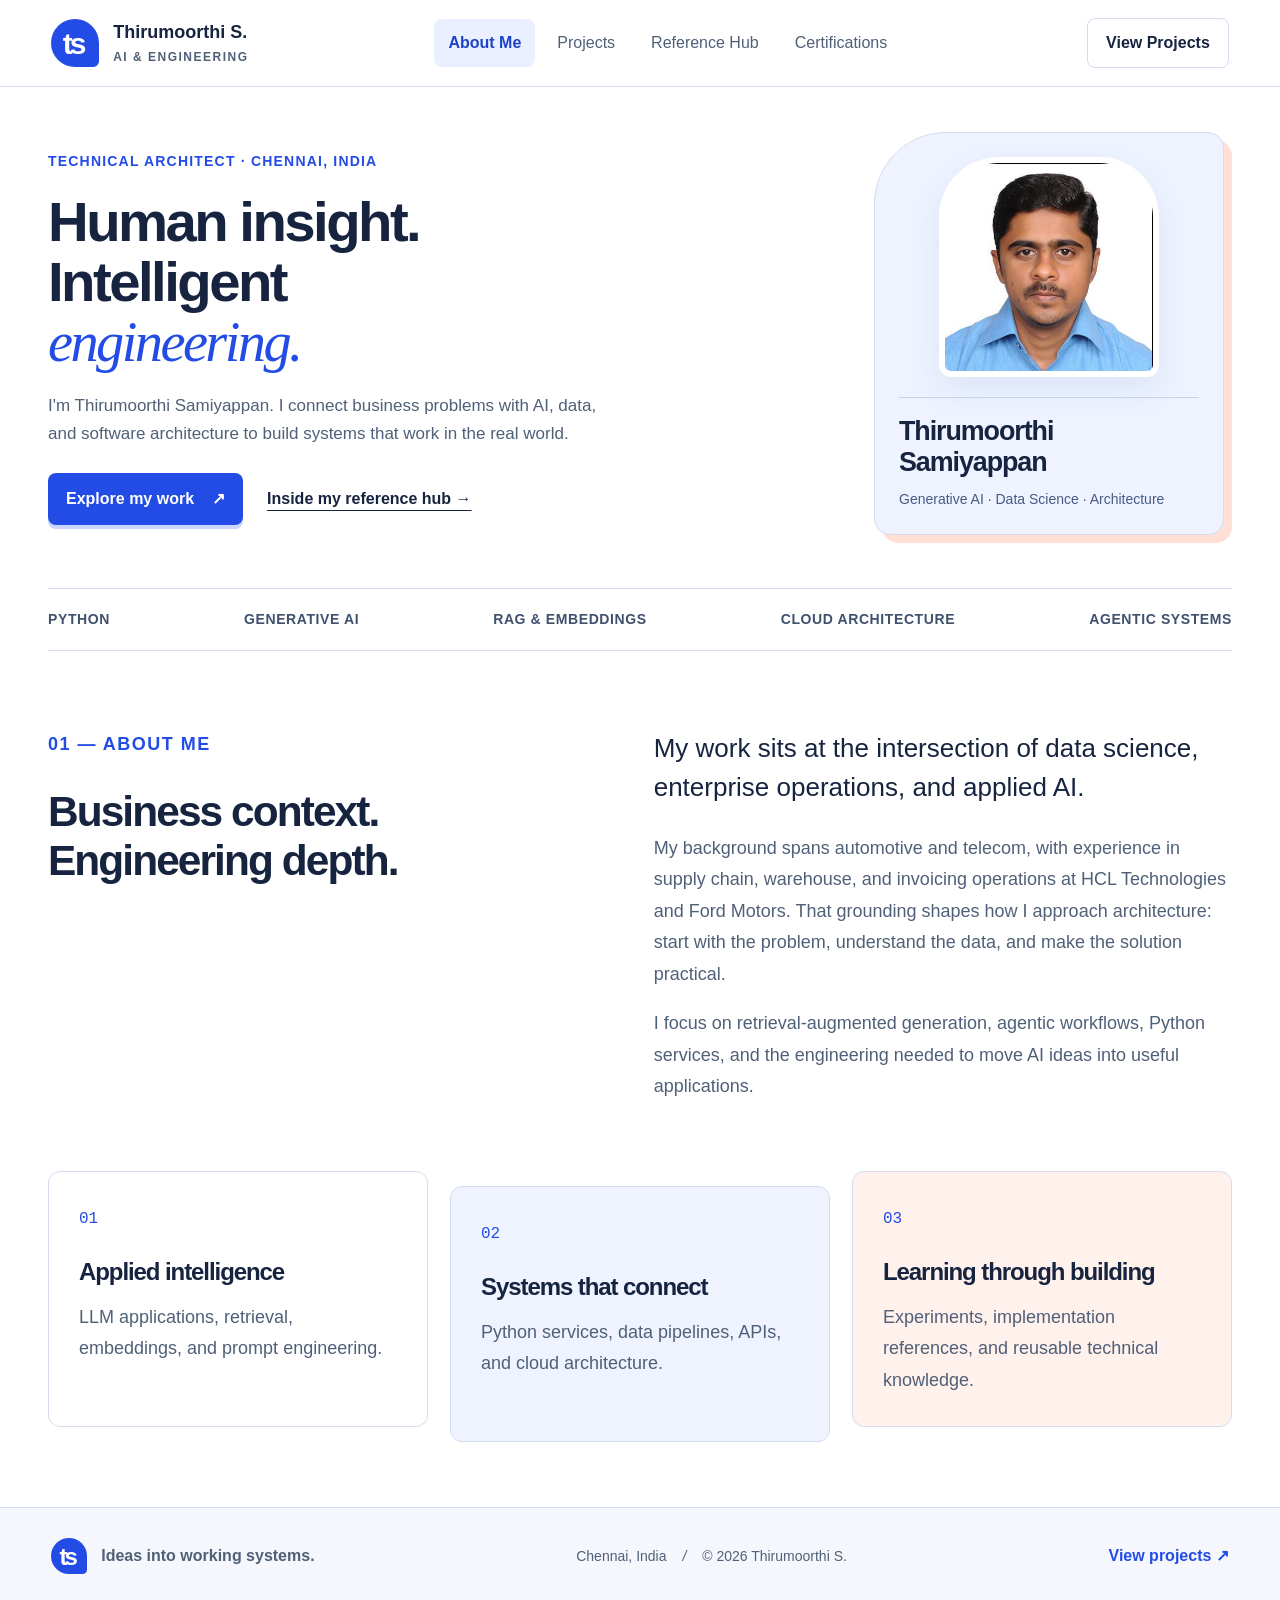
==== index.html @ 81f9e2ab "Fit homepage hero and identity card across desktop and mobile screens" ====
<!doctype html><html lang="en"><head><meta charset="utf-8"><meta name="viewport" content="width=device-width,initial-scale=1"><title>About Me — Thirumoorthi Samiyappan</title><meta name="description" content="Thirumoorthi Samiyappan — AI, data science and technical architecture. Explore projects, learning resources and qualifications."><link rel="icon" href="/favicon.svg"><link rel="stylesheet" href="/style.css"></head><body><a class="skip" href="#main">Skip to content</a><header><a class="brand" href="/index.html"><b class="mark">ts</b><span>Thirumoorthi S.<small>AI & ENGINEERING</small></span></a><nav aria-label="Main navigation"><a href="/index.html" aria-current="page">About Me</a><a href="/projects.html" >Projects</a><a href="/references.html" >Reference Hub</a><a href="/certifications.html" >Certifications</a></nav><a class="github" href="/projects.html">View Projects</a></header><main id="main"><section class="hero"><div class="hero-copy"><p class="eyebrow">TECHNICAL ARCHITECT · CHENNAI, INDIA</p><h1>Human insight.<br>Intelligent<br><em>engineering.</em></h1><p class="intro">I'm Thirumoorthi Samiyappan. I connect business problems with AI, data, and software architecture to build systems that work in the real world.</p><div class="cta"><a class="button" href="/projects.html">Explore my work <span>↗</span></a><a class="textlink" href="/references.html">Inside my reference hub →</a></div></div><aside class="identity-panel"><div class="portrait-frame"><img src="/portrait.jpg" alt="Thirumoorthi Samiyappan" width="398" height="398"></div><div class="panel-bottom"><h2>Thirumoorthi<br>Samiyappan</h2><p>Generative AI · Data Science · Architecture</p></div></aside></section><div class="discipline"><span>PYTHON</span><span>GENERATIVE AI</span><span>RAG & EMBEDDINGS</span><span>CLOUD ARCHITECTURE</span><span>AGENTIC SYSTEMS</span></div><section class="about"><div><p class="eyebrow">01 — ABOUT ME</p><h2>Business context.<br>Engineering depth.</h2></div><div><p class="large">My work sits at the intersection of data science, enterprise operations, and applied AI.</p><p>My background spans automotive and telecom, with experience in supply chain, warehouse, and invoicing operations at HCL Technologies and Ford Motors. That grounding shapes how I approach architecture: start with the problem, understand the data, and make the solution practical.</p><p>I focus on retrieval-augmented generation, agentic workflows, Python services, and the engineering needed to move AI ideas into useful applications.</p></div></section><section class="focus-grid"><article><span class="num">01</span><h3>Applied intelligence</h3><p>LLM applications, retrieval, embeddings, and prompt engineering.</p></article><article><span class="num">02</span><h3>Systems that connect</h3><p>Python services, data pipelines, APIs, and cloud architecture.</p></article><article><span class="num">03</span><h3>Learning through building</h3><p>Experiments, implementation references, and reusable technical knowledge.</p></article></section></main><footer><a class="brand" href="/index.html"><b class="mark">ts</b><span>Ideas into working systems.</span></a><span>Chennai, India <i> / </i> © 2026 Thirumoorthi S.</span><a href="/projects.html">View projects ↗</a></footer><script src="/app.js"></script></body></html>
---- style.css ----
:root{color-scheme:light;--bg:#fff;--surface:#f2f5ff;--line:#d5dcf0;--text:#172440;--muted:#506078;--blue:#234ce6;--coral:#ff795c}*{box-sizing:border-box}body{margin:0;background:var(--bg);color:var(--text);font:1.125rem/1.75 'DM Sans',Arial,sans-serif}a{color:inherit;text-decoration:none}button,input,select{font:inherit}button{cursor:pointer}a,button,input,select{outline-offset:5px}a:focus-visible,button:focus-visible,input:focus-visible,select:focus-visible{outline:3px solid var(--blue)}header{max-width:1480px;margin:auto;padding:26px 4%;display:flex;align-items:center;justify-content:space-between;gap:24px;border-bottom:1px solid var(--line)}.brand{display:flex;align-items:center;gap:14px;line-height:1.3;font-size:1.125rem;font-weight:700}.brand small{display:block;font-size:.75rem;letter-spacing:1.5px;color:var(--muted);margin-top:6px}.mark{display:grid;place-items:center;flex-shrink:0;width:48px;height:48px;background:var(--blue);color:white;border-radius:50% 50% 12% 50%;font-size:1.875rem;letter-spacing:-3px;padding-right:4px}nav{display:flex;gap:8px;flex-wrap:wrap}nav a{font-size:1rem;padding:10px 14px;border-radius:8px;color:var(--muted)}nav a[aria-current]{background:#eaf0ff;color:#1c43c8;font-weight:700}nav a:hover{background:#f1f4fc;color:var(--blue)}.github{font-size:1rem;font-weight:600;border:1px solid var(--line);padding:10px 18px;border-radius:8px}main{max-width:1360px;margin:auto;padding:0 48px}h1,h2,h3{font-family:'Manrope',Arial,sans-serif;line-height:1.15;font-weight:600;margin:0;letter-spacing:-.045em}h1{font-size:clamp(3.25rem,5.7vw,5.4rem)}h1 em{font-family:Georgia,serif;color:var(--blue);font-weight:400}p{color:var(--muted)}.eyebrow{font-size:.875rem;letter-spacing:1.5px;font-weight:700;color:var(--blue);margin:0 0 28px}.hero{display:grid;grid-template-columns:minmax(0,1.25fr) minmax(0,1fr);gap:65px;padding:70px 0;align-items:center}.hero-copy{padding:15px 0}.hero .intro{font-size:1.25rem;line-height:1.75;max-width:590px;margin:28px 0 32px}.cta{display:flex;flex-wrap:wrap;gap:24px;align-items:center}.button{background:var(--blue);color:white;border-radius:8px;padding:15px 23px;display:inline-flex;gap:25px;font-size:1rem;font-weight:700;box-shadow:0 6px 0 #cbd5ff;transition:transform .2s}.button:hover{transform:translateY(-3px);background:#193abc}.textlink{font-size:1rem;font-weight:600;text-decoration:underline;text-underline-offset:6px}.identity-panel{background:#eef3ff;border:1px solid var(--line);border-radius:130px 12px 12px 12px;padding:30px;position:relative;box-shadow:14px 14px 0 #ffdfd6}.panel-top{display:flex;justify-content:space-between;gap:20px;font-size:.75rem;letter-spacing:.7px;color:#475b83;margin:8px 0 26px;padding-left:30px}.panel-top span:first-child{max-width:210px}.portrait-frame{width:85%;margin:0 auto 28px;background:white;border-radius:110px 110px 10px 10px;overflow:hidden;border:8px solid white;box-shadow:0 12px 35px #385aa219;transform:rotate(-3deg)}.portrait-frame img{display:block;width:100%;height:auto;aspect-ratio:1;object-fit:cover}.panel-bottom{border-top:1px solid #c6d2eb;padding-top:22px}.panel-bottom h2{font-size:2rem;letter-spacing:-.04em}.panel-bottom p{font-size:1rem;margin:12px 0 0;color:#475b83}.discipline{display:flex;justify-content:space-between;flex-wrap:wrap;gap:18px 24px;padding:27px 0;border-block:1px solid var(--line);font-size:.875rem;font-weight:700;color:#40516d;letter-spacing:.6px}.about{padding:78px 0 40px;display:grid;grid-template-columns:1fr 1.1fr;gap:80px}.about h2{font-size:2.65rem}.about .large{font-size:1.625rem;line-height:1.5;color:var(--text);margin-top:0}.about p{font-size:1.125rem}.focus-grid{display:grid;grid-template-columns:repeat(3,minmax(0,1fr));gap:22px;margin:10px 0 80px}.focus-grid article{padding:30px;border:1px solid var(--line);border-radius:12px}.focus-grid article:nth-child(2){background:#eef3ff;transform:translateY(15px)}.focus-grid article:nth-child(3){background:#fff1eb}.num{font-family:monospace;color:var(--blue);font-size:1rem}.focus-grid h3{font-size:1.5rem;margin:25px 0 16px}.focus-grid p{font-size:1.125rem;margin:0}.page-head{padding:65px 0 40px;border-bottom:1px solid var(--line);margin-bottom:28px}.page-head h1{font-size:clamp(3rem,5.2vw,4.65rem)}.page-head>p:last-child{font-size:1.25rem;max-width:740px;margin:28px 0 0}.toolbar{padding:5px 0 34px}.filters{display:flex;flex-wrap:wrap;gap:10px}.filters button,#layout,select{border:1px solid var(--line);background:white;color:var(--text);border-radius:8px;padding:10px 18px;font-size:1rem;min-height:46px}.filters button.active{background:var(--blue);color:white;border-color:var(--blue)}.searchrow{display:flex;gap:14px;margin-top:22px;flex-wrap:wrap}input{flex:1;min-width:180px;background:#f5f7fc;border:1px solid var(--line);border-radius:8px;padding:12px 16px;color:var(--text);font-size:1.125rem}input::placeholder{color:#63728a}.project-grid{display:grid;grid-template-columns:repeat(2,minmax(0,1fr));gap:32px;margin-bottom:80px}.project{border:1px solid var(--line);border-radius:12px;overflow:hidden;background:white;transition:transform .2s,box-shadow .2s}.project:hover{transform:translateY(-4px);box-shadow:0 12px 32px #27396912}.project-art{height:225px;position:relative;overflow:hidden;padding:26px;display:flex;flex-direction:column;justify-content:space-between;background:#e6edff;color:#2648a9}.project-art>span{font-size:.875rem;letter-spacing:1px;position:relative;z-index:1;font-weight:600}.project-art b{position:absolute;right:22px;top:-30px;font:11rem/1.3 'Manrope',Arial;letter-spacing:-.08em;color:#b4c6ff}.project-art .art-caption{font-size:1rem;letter-spacing:0;max-width:65%;line-height:1.5}.art02{background:#ffede4;color:#914827}.art02 b{color:#efc9b5}.art03{background:#e8f5f5;color:#245f64}.art03 b{color:#afd9d7}.art04{background:#fff5cc;color:#79621e}.art04 b{color:#ead98b}.art05{background:#eee9ff;color:#5c4599}.art05 b{color:#d0c2f4}.project-body{padding:30px}.project-body .eyebrow{font-size:.875rem;margin-bottom:15px}.project-body h2{font-size:1.875rem}.project-body p:not(.eyebrow){font-size:1.125rem;min-height:64px}.project-body>a{display:flex;justify-content:space-between;gap:20px;padding-top:20px;border-top:1px solid var(--line);font-size:1rem;font-weight:700;color:var(--blue)}.project-grid.list{grid-template-columns:1fr}.list .project{display:grid;grid-template-columns:240px 1fr}.list .project-art{height:100%}.reference-list{display:grid;grid-template-columns:repeat(2,minmax(0,1fr));gap:24px;margin:36px 0 90px;counter-reset:ref}.reference{display:grid;grid-template-columns:36px 1fr 24px;gap:18px;padding:30px;border:1px solid var(--line);border-top:4px solid var(--blue);border-radius:0 0 12px 12px;align-items:start;background:#fff;transition:background .2s,transform .2s}.reference:nth-child(3n+2){border-top-color:var(--coral);background:#fff9f5}.reference:nth-child(3n){border-top-color:#639da5;background:#f3fafb}.reference:hover{transform:translateY(-4px);background:#edf2ff}.reference h2{font-size:1.65rem}.reference p{font-size:1.125rem;margin:15px 0 0}.resource-type{grid-column:2;font-size:.75rem;letter-spacing:1px;font-weight:600;color:var(--muted)}.reference .arrow{grid-column:3;grid-row:1;font-size:1.5rem;color:var(--blue)}.credentials{display:grid;grid-template-columns:repeat(2,minmax(0,1fr));gap:28px;margin:35px 0}.credential{padding:38px;border:1px solid var(--line);border-radius:12px;background:linear-gradient(150deg,#edf3ff,white 70%);position:relative;overflow:hidden;border-top:5px solid var(--blue)}.credential:nth-child(2){background:linear-gradient(150deg,#fff0e8,white 70%);border-top-color:var(--coral)}.credential-symbol{display:grid;place-items:center;width:90px;height:90px;background:#dce7ff;color:#2449c5;border:1px solid #b9ccff;font:2rem Georgia,serif;border-radius:24px;margin-bottom:35px}.credential-symbol.second{background:#ffe3d5;color:#87452d;border-color:#efbea7;font-size:1.5rem}.credential .eyebrow{margin-bottom:20px}.credential h2{font-size:2rem}.credential-label{display:block;border-top:1px solid var(--line);padding-top:23px;margin-top:28px;font-size:1rem;color:var(--muted)}.cert-note{display:flex;align-items:center;gap:15px;margin-bottom:80px;font-size:1rem}.cert-note>span{border:1px solid var(--line);border-radius:50%;width:28px;height:28px;flex-shrink:0;text-align:center;line-height:26px}.cert-note p{font-size:1rem}footer{border-top:1px solid var(--line);padding:30px 4%;display:flex;justify-content:space-between;align-items:center;gap:25px;font-size:.875rem;color:var(--muted);background:#f5f7fc;flex-wrap:wrap}footer .brand{font-size:1rem}footer .mark{width:36px;height:36px;font-size:1.5rem}footer i{margin:0 12px}footer>a:last-child{font-size:1rem;color:var(--blue);font-weight:600}.skip{position:absolute;top:-100px;left:15px;background:var(--blue);color:white;padding:10px;z-index:5}.skip:focus{top:10px}[hidden]{display:none!important}main{animation:enter .45s ease-out}@keyframes enter{from{opacity:0;transform:translateY(8px)}to{opacity:1;transform:none}}@media(prefers-reduced-motion:reduce){*{animation:none!important;transition:none!important}}@media(max-width:1050px){header{flex-wrap:wrap}nav{order:3;width:100%;justify-content:center}.hero{gap:35px}.hero h1{font-size:3.7rem}.identity-panel{padding:24px;border-top-left-radius:85px}.panel-top{padding-left:10px}.about{gap:35px}.focus-grid{gap:14px}.focus-grid article{padding:24px}.reference-list{grid-template-columns:1fr}}@media(max-width:700px){main{padding:0 24px}header{padding:22px 24px}nav{display:grid;grid-template-columns:1fr 1fr;gap:6px}nav a{font-size:1rem;text-align:center;padding:10px 8px}.brand{font-size:1rem}.github{padding:9px 12px}.hero{grid-template-columns:1fr;padding:42px 0;gap:36px}.hero h1{font-size:clamp(2.75rem,10vw,4rem)}.eyebrow{letter-spacing:1px}.hero .intro{font-size:1.125rem}.identity-panel{max-width:450px;width:calc(100% - 10px);margin:0 auto 15px}.portrait-frame{width:78%;max-width:300px}.panel-bottom h2{font-size:1.875rem}.panel-top{font-size:.75rem}.discipline{justify-content:center;font-size:.875rem}.about{grid-template-columns:1fr;gap:26px;padding:45px 0 22px}.about h2{font-size:2.25rem}.about .large{font-size:1.5rem}.focus-grid{grid-template-columns:1fr;margin:15px 0 50px;gap:18px}.focus-grid article:nth-child(2){transform:none}.page-head{padding:40px 0 30px}.page-head h1{font-size:clamp(2.5rem,9vw,3.5rem)}.page-head>p:last-child{font-size:1.125rem}.project-grid,.credentials{grid-template-columns:1fr}.filters button{padding:10px 12px;font-size:1rem}.searchrow input{flex-basis:100%}.list .project{display:block}.list .project-art{height:170px}.project-body{padding:25px}.reference{padding:24px 18px;gap:12px;grid-template-columns:28px 1fr 20px}.reference h2{font-size:1.5rem}.credential{padding:28px}.credential h2{font-size:1.75rem}footer{padding:28px 24px;flex-direction:column;align-items:flex-start}.cta{gap:24px}.resource-type{font-size:.75rem}.project-art .art-caption{max-width:75%}}@media(max-width:380px){main{padding:0 18px}header{padding:20px 18px}.brand small{letter-spacing:0}.hero h1{font-size:2.7rem}.panel-top{padding-left:0}.panel-top span:last-child{display:none}} 
/* Certification paths and preparation pages */
.exam-grid{display:grid;grid-template-columns:repeat(2,minmax(0,1fr));gap:28px;margin:36px 0 22px}.exam-card{border:1px solid var(--line);border-radius:16px;padding:32px;background:linear-gradient(145deg,#edf3ff,white 60%);display:flex;flex-direction:column}.exam-card:nth-child(2){background:linear-gradient(145deg,#fff0e8,white 60%)}.exam-top{display:flex;justify-content:space-between;align-items:center;gap:16px;margin-bottom:28px}.path-label{font-size:.8125rem;letter-spacing:1px;color:var(--blue);font-weight:700}.exam-code{font-size:.875rem;padding:5px 12px;border:1px solid var(--line);border-radius:20px;background:white}.exam-card h2{font-size:2rem;line-height:1.25}.exam-card h2 span{display:block;color:var(--blue);margin-top:8px}.exam-card>p{font-size:1.125rem}.exam-facts{list-style:none;display:flex;flex-wrap:wrap;gap:18px 26px;padding:20px 0;margin:8px 0 25px;border-block:1px solid var(--line)}.exam-facts li{font-size:1rem;color:var(--muted)}.exam-facts strong{display:block;font:600 1.75rem/1.4 'Manrope',Arial;color:var(--text)}.exam-actions{display:flex;gap:14px;flex-wrap:wrap;margin-top:auto}.exam-actions .button{padding:12px 16px;gap:10px;box-shadow:none}.button-secondary{background:white;color:var(--blue);border:1px solid #a9baf2}.button-secondary:hover{background:#eef3ff}.exam-card .exam-hint{font-size:.875rem;line-height:1.65;margin:22px 0 0}.source-note{font-size:.9375rem;line-height:1.75;max-width:950px}.source-note a{text-decoration:underline;text-underline-offset:3px;color:var(--blue)}.education-heading{padding-top:65px}.education-heading h2{font-size:2rem}.back-link{display:inline-block;font-size:1rem;color:var(--blue);margin-bottom:30px}.prep-layout{display:grid;grid-template-columns:290px minmax(0,1fr);gap:55px;margin:40px 0 80px}.study-sidebar{align-self:start;position:sticky;top:25px}.study-sidebar nav{display:flex;flex-direction:column;gap:0;margin-bottom:24px}.study-sidebar nav a{display:flex;justify-content:space-between;gap:15px;border-bottom:1px solid var(--line);border-radius:0;padding:14px 0;font-size:1rem;line-height:1.5}.study-sidebar nav a span{color:var(--blue);white-space:nowrap}.study-sidebar>p:last-child{font-size:.875rem;line-height:1.6}.study-content{min-width:0}.study-content h2{font-size:1.8rem}.study-overview{border:1px solid var(--line);background:#f4f7ff;border-radius:12px;padding:30px}.study-overview .exam-facts{margin-top:22px}.study-overview p:last-child{margin-bottom:0}.study-method{padding:36px 0 20px}.study-method ol{padding-left:26px;color:var(--muted)}.study-method li{padding:8px 0 8px 6px}.study-topic{border-top:1px solid var(--line);padding:35px 0;scroll-margin-top:25px}.topic-heading{display:grid;grid-template-columns:30px 1fr 50px;gap:15px;align-items:start}.topic-weight{font-size:1rem;font-weight:700;color:var(--blue);text-align:right}.weight-track{height:5px;background:#e9eef9;margin:24px 0;border-radius:4px;overflow:hidden}.weight-track span{height:100%;display:block;background:var(--blue)}.try-it{padding:22px 25px;background:#fff4ed;border-left:3px solid var(--coral);border-radius:0 8px 8px 0}.try-it h3{font-size:1.125rem;letter-spacing:0}.try-it p{font-size:1.0625rem;margin:10px 0 0}.study-finish{border-radius:12px;background:#edf3ff;padding:32px;margin:15px 0 30px}.study-finish .button{width:fit-content;box-shadow:none}.study-finish h2{font-size:2rem}
/* Gentle entrances and tactile feedback; motion is optional. */
.guide-summary{font-size:1rem!important;background:#ffffff;border-left:3px solid var(--blue);padding:12px 15px;margin:18px 0!important}.task-list{margin:28px 0}.task-list h3{font-size:1.125rem;letter-spacing:0;margin:0 0 12px;color:var(--text)}.task-list>a{display:grid;grid-template-columns:minmax(0,1fr) auto;gap:3px 15px;padding:15px 0;border-top:1px solid var(--line)}.task-list>a span{font-size:1rem;font-weight:700;color:var(--text)}.task-list>a b{font-size:.8125rem;color:var(--blue);font-weight:700;white-space:nowrap}.task-list>a small{grid-column:1/-1;font-size:.9375rem;line-height:1.6;color:var(--muted)}.task-list>a:hover span{text-decoration:underline;text-underline-offset:3px}
@media(prefers-reduced-motion:no-preference){html{scroll-behavior:smooth}.reveal-ready{opacity:0;transform:translateY(14px);transition:opacity .5s ease,transform .5s ease;transition-delay:var(--reveal-delay,0ms)}.reveal-ready.is-visible{opacity:1;transform:translateY(0)}.exam-card,.credential{transition:transform .22s ease,box-shadow .22s ease}.exam-card:hover,.credential:hover{transform:translateY(-3px);box-shadow:0 12px 26px #2739690d}.button span,.project-body>a span{display:inline-block;transition:transform .2s ease}.button:hover span,.project-body>a:hover span{transform:translate(2px,-2px)}}
@media(max-width:1000px){.prep-layout{grid-template-columns:235px minmax(0,1fr);gap:30px}.exam-card{padding:26px}}@media(max-width:700px){.exam-grid{grid-template-columns:1fr}.exam-card h2{font-size:1.75rem}.exam-actions{flex-direction:column;align-items:stretch}.exam-actions .button{justify-content:space-between}.prep-layout{grid-template-columns:1fr;gap:30px}.study-sidebar{position:static}.study-sidebar nav{display:flex;flex-direction:column}.study-sidebar nav a{text-align:left;font-size:1rem}.study-overview,.study-finish{padding:24px}.topic-heading{grid-template-columns:24px 1fr 44px;gap:10px}.study-content h2{font-size:1.5rem}.exam-facts{gap:20px}.source-note{font-size:.9375rem}.study-finish h2{font-size:1.75rem}}
.task-list{margin:28px 0}.task-list h3{font-size:1.125rem;letter-spacing:0;margin:0 0 12px;color:var(--text)}.task-item{border-top:1px solid var(--line);padding:14px 0}.task-item summary{display:grid;grid-template-columns:minmax(0,1fr) auto;gap:12px;cursor:pointer;list-style:none}.task-item summary::-webkit-details-marker{display:none}.task-item summary span{font-size:1rem;font-weight:700;color:var(--text)}.task-item summary b{font-size:.8125rem;color:var(--blue);font-weight:700;white-space:nowrap}.task-item summary b:before{content:'+';margin-right:6px}.task-item[open] summary b:before{content:'−'}.task-item small{display:block;font-size:.9375rem;line-height:1.6;color:var(--muted);padding:10px 24px 2px 0}.practice-shell{max-width:900px;margin:40px auto 90px}.practice-banner{display:flex;justify-content:space-between;gap:18px;align-items:center;padding:18px 22px;border:1px solid var(--line);border-radius:12px;background:#f4f7ff;margin-bottom:22px;color:var(--muted)}.practice-banner strong{color:var(--text)}.practice-question{border:1px solid var(--line);border-radius:14px;padding:28px;margin:20px 0;background:#fff;box-shadow:0 8px 22px #2739690a}.practice-question h2{font-size:1.55rem;line-height:1.3;margin-bottom:20px}.practice-options{display:grid;gap:10px;margin-bottom:20px}.practice-options label{display:flex;align-items:flex-start;gap:10px;padding:12px 14px;border:1px solid var(--line);border-radius:9px;color:var(--text);cursor:pointer;background:#fbfcff}.practice-options label:has(input:checked){border-color:#94aaf5;background:#edf3ff}.practice-options input{flex:0 0 auto;min-width:0;margin-top:5px}.practice-check{box-shadow:none;padding:11px 16px}.practice-result{min-height:1.75em;margin:12px 0 0;font-weight:700}.practice-result.correct{color:#17744a}.practice-result.incorrect{color:#b44a2c}.practice-explanation{display:none;margin:10px 0 0;padding:12px 14px;border-left:3px solid var(--blue);background:#f4f7ff;font-size:1rem}.practice-question.answered .practice-explanation{display:block}@media(max-width:700px){.practice-banner{display:block}.practice-banner span{display:block;margin-top:4px}.practice-question{padding:22px}.practice-question h2{font-size:1.35rem}}


/* A compact, responsive introduction: content stays in normal document flow. */
body:has(.hero) header{padding-block:18px}
.hero{grid-template-columns:minmax(0,1.35fr) minmax(0,.85fr);gap:clamp(28px,5vw,72px);padding:clamp(28px,5vh,48px) 0;min-width:0}
.hero-copy{padding:0;min-width:0}
.hero .eyebrow{font-size:.875rem;line-height:1.5;letter-spacing:1.2px;margin-bottom:20px}
.hero h1{font-size:clamp(2.5rem,4.4vw,4rem);line-height:1.07;letter-spacing:-.045em}
.hero .intro{font-size:1.0625rem;line-height:1.65;max-width:550px;margin:20px 0 24px}
.hero .cta{gap:16px 24px}
.hero .button{padding:12px 18px;gap:18px;box-shadow:0 4px 0 #cbd5ff}
.hero .textlink{display:inline-flex;align-items:center;min-height:44px}
.hero .identity-panel{width:100%;max-width:350px;justify-self:end;margin:0 8px 8px 0;padding:24px;border-radius:72px 16px 16px 16px;box-shadow:8px 8px 0 #ffdfd6}
.hero .portrait-frame{width:100%;max-width:220px;margin:0 auto 20px;border-width:6px;border-radius:60px 60px 12px 12px;transform:none}
.hero .portrait-frame img{aspect-ratio:1;object-fit:cover}
.hero .panel-bottom{padding-top:18px}
.hero .panel-bottom h2{font-size:clamp(1.5rem,2.1vw,1.875rem);line-height:1.15;overflow-wrap:anywhere}
.hero .panel-bottom p{font-size:.875rem;line-height:1.6;margin-top:10px}
body:has(.hero) .discipline{padding:18px 0;gap:12px 20px}
@media(min-width:901px) and (max-height:740px){
 .hero{padding-block:24px}
 .hero h1{font-size:clamp(2.5rem,4vw,3.5rem)}
 .hero .eyebrow{margin-bottom:14px}
 .hero .intro{margin:16px 0 20px}
 .hero .portrait-frame{max-width:180px;margin-bottom:16px}
 .hero .identity-panel{max-width:320px;padding:20px}
}
@media(min-width:701px) and (max-width:900px){
 .hero{gap:26px;grid-template-columns:minmax(0,1.2fr) minmax(0,1fr)}
 .hero h1{font-size:clamp(2.25rem,4.7vw,2.65rem)}
 .hero .identity-panel{padding:20px;border-top-left-radius:48px}
 .hero .portrait-frame{max-width:180px}
}
@media(max-width:700px){
 body:has(.hero) header{padding:16px 24px;gap:14px}
 body:has(.hero) header .github{display:none}
 body:has(.hero) header nav{display:flex;flex-wrap:wrap;justify-content:flex-start;gap:4px}
 body:has(.hero) header nav a{font-size:.875rem;min-height:44px;padding:10px 8px}
 .hero{grid-template-columns:minmax(0,1fr);gap:28px;padding:28px 0 32px}
 .hero h1{font-size:clamp(2.5rem,8.5vw,3.5rem)}
 .hero .eyebrow{margin-bottom:16px}
 .hero .intro{margin:18px 0 20px;font-size:1rem}
 .hero .cta{gap:12px 20px}
 .hero .identity-panel{max-width:none;width:calc(100% - 8px);margin:0 8px 8px 0;padding:18px;display:grid;grid-template-columns:minmax(0,.7fr) minmax(0,1fr);align-items:center;gap:16px;border-radius:36px 14px 14px 14px}
 .hero .portrait-frame{max-width:150px;margin:0;border-width:4px;border-radius:28px 28px 8px 8px}
 .hero .panel-bottom{border-top:0;padding-top:0;min-width:0}
 .hero .panel-bottom h2{font-size:clamp(1.125rem,4.3vw,1.5rem)}
 .hero .panel-bottom p{font-size:.875rem;line-height:1.5;margin-top:8px}
}
@media(max-width:360px){
 .hero .identity-panel{padding:14px;gap:12px;grid-template-columns:minmax(0,.6fr) minmax(0,1fr)}
 body:has(.hero) header{padding-inline:18px}
}
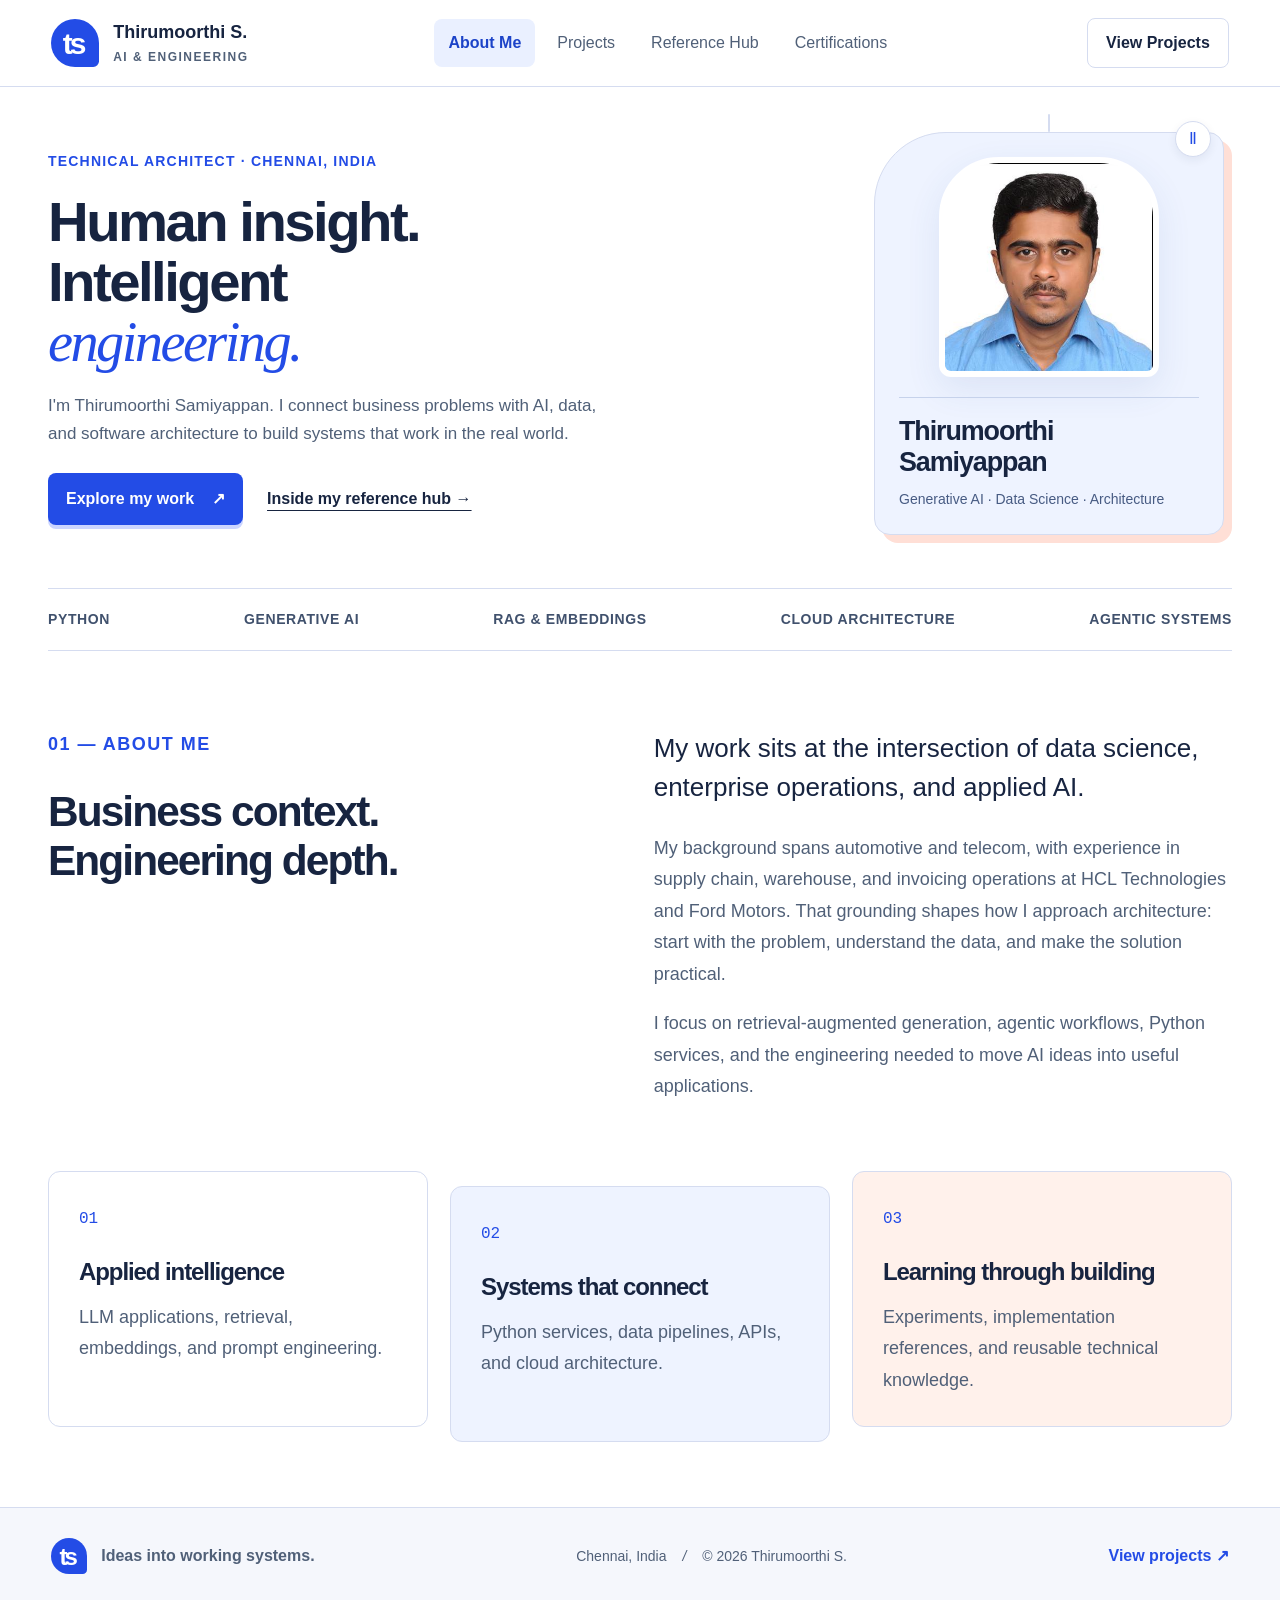
==== commit 01bc90f5: "Add gentle hanging profile card animation with pause and reduced-motion support" ====
--- a/index.html
+++ b/index.html
@@ -1 +1 @@
-<!doctype html><html lang="en"><head><meta charset="utf-8"><meta name="viewport" content="width=device-width,initial-scale=1"><title>About Me — Thirumoorthi Samiyappan</title><meta name="description" content="Thirumoorthi Samiyappan — AI, data science and technical architecture. Explore projects, learning resources and qualifications."><link rel="icon" href="/favicon.svg"><link rel="stylesheet" href="/style.css"></head><body><a class="skip" href="#main">Skip to content</a><header><a class="brand" href="/index.html"><b class="mark">ts</b><span>Thirumoorthi S.<small>AI & ENGINEERING</small></span></a><nav aria-label="Main navigation"><a href="/index.html" aria-current="page">About Me</a><a href="/projects.html" >Projects</a><a href="/references.html" >Reference Hub</a><a href="/certifications.html" >Certifications</a></nav><a class="github" href="/projects.html">View Projects</a></header><main id="main"><section class="hero"><div class="hero-copy"><p class="eyebrow">TECHNICAL ARCHITECT · CHENNAI, INDIA</p><h1>Human insight.<br>Intelligent<br><em>engineering.</em></h1><p class="intro">I'm Thirumoorthi Samiyappan. I connect business problems with AI, data, and software architecture to build systems that work in the real world.</p><div class="cta"><a class="button" href="/projects.html">Explore my work <span>↗</span></a><a class="textlink" href="/references.html">Inside my reference hub →</a></div></div><aside class="identity-panel"><div class="portrait-frame"><img src="/portrait.jpg" alt="Thirumoorthi Samiyappan" width="398" height="398"></div><div class="panel-bottom"><h2>Thirumoorthi<br>Samiyappan</h2><p>Generative AI · Data Science · Architecture</p></div></aside></section><div class="discipline"><span>PYTHON</span><span>GENERATIVE AI</span><span>RAG & EMBEDDINGS</span><span>CLOUD ARCHITECTURE</span><span>AGENTIC SYSTEMS</span></div><section class="about"><div><p class="eyebrow">01 — ABOUT ME</p><h2>Business context.<br>Engineering depth.</h2></div><div><p class="large">My work sits at the intersection of data science, enterprise operations, and applied AI.</p><p>My background spans automotive and telecom, with experience in supply chain, warehouse, and invoicing operations at HCL Technologies and Ford Motors. That grounding shapes how I approach architecture: start with the problem, understand the data, and make the solution practical.</p><p>I focus on retrieval-augmented generation, agentic workflows, Python services, and the engineering needed to move AI ideas into useful applications.</p></div></section><section class="focus-grid"><article><span class="num">01</span><h3>Applied intelligence</h3><p>LLM applications, retrieval, embeddings, and prompt engineering.</p></article><article><span class="num">02</span><h3>Systems that connect</h3><p>Python services, data pipelines, APIs, and cloud architecture.</p></article><article><span class="num">03</span><h3>Learning through building</h3><p>Experiments, implementation references, and reusable technical knowledge.</p></article></section></main><footer><a class="brand" href="/index.html"><b class="mark">ts</b><span>Ideas into working systems.</span></a><span>Chennai, India <i> / </i> © 2026 Thirumoorthi S.</span><a href="/projects.html">View projects ↗</a></footer><script src="/app.js"></script></body></html>
+<!doctype html><html lang="en"><head><meta charset="utf-8"><meta name="viewport" content="width=device-width,initial-scale=1"><title>About Me — Thirumoorthi Samiyappan</title><meta name="description" content="Thirumoorthi Samiyappan — AI, data science and technical architecture. Explore projects, learning resources and qualifications."><link rel="icon" href="/favicon.svg"><link rel="stylesheet" href="/style.css?v=20260924-swing"></head><body><a class="skip" href="#main">Skip to content</a><header><a class="brand" href="/index.html"><b class="mark">ts</b><span>Thirumoorthi S.<small>AI & ENGINEERING</small></span></a><nav aria-label="Main navigation"><a href="/index.html" aria-current="page">About Me</a><a href="/projects.html" >Projects</a><a href="/references.html" >Reference Hub</a><a href="/certifications.html" >Certifications</a></nav><a class="github" href="/projects.html">View Projects</a></header><main id="main"><section class="hero"><div class="hero-copy"><p class="eyebrow">TECHNICAL ARCHITECT · CHENNAI, INDIA</p><h1>Human insight.<br>Intelligent<br><em>engineering.</em></h1><p class="intro">I'm Thirumoorthi Samiyappan. I connect business problems with AI, data, and software architecture to build systems that work in the real world.</p><div class="cta"><a class="button" href="/projects.html">Explore my work <span>↗</span></a><a class="textlink" href="/references.html">Inside my reference hub →</a></div></div><aside class="identity-panel"><div class="portrait-frame"><img src="/portrait.jpg" alt="Thirumoorthi Samiyappan" width="398" height="398"></div><div class="panel-bottom"><h2>Thirumoorthi<br>Samiyappan</h2><p>Generative AI · Data Science · Architecture</p></div></aside></section><div class="discipline"><span>PYTHON</span><span>GENERATIVE AI</span><span>RAG & EMBEDDINGS</span><span>CLOUD ARCHITECTURE</span><span>AGENTIC SYSTEMS</span></div><section class="about"><div><p class="eyebrow">01 — ABOUT ME</p><h2>Business context.<br>Engineering depth.</h2></div><div><p class="large">My work sits at the intersection of data science, enterprise operations, and applied AI.</p><p>My background spans automotive and telecom, with experience in supply chain, warehouse, and invoicing operations at HCL Technologies and Ford Motors. That grounding shapes how I approach architecture: start with the problem, understand the data, and make the solution practical.</p><p>I focus on retrieval-augmented generation, agentic workflows, Python services, and the engineering needed to move AI ideas into useful applications.</p></div></section><section class="focus-grid"><article><span class="num">01</span><h3>Applied intelligence</h3><p>LLM applications, retrieval, embeddings, and prompt engineering.</p></article><article><span class="num">02</span><h3>Systems that connect</h3><p>Python services, data pipelines, APIs, and cloud architecture.</p></article><article><span class="num">03</span><h3>Learning through building</h3><p>Experiments, implementation references, and reusable technical knowledge.</p></article></section></main><footer><a class="brand" href="/index.html"><b class="mark">ts</b><span>Ideas into working systems.</span></a><span>Chennai, India <i> / </i> © 2026 Thirumoorthi S.</span><a href="/projects.html">View projects ↗</a></footer><script src="/app.js?v=20260924-swing"></script></body></html>
--- a/style.css
+++ b/style.css
@@ -59,3 +59,16 @@
  .hero .identity-panel{padding:14px;gap:12px;grid-template-columns:minmax(0,.6fr) minmax(0,1fr)}
  body:has(.hero) header{padding-inline:18px}
 }
+
+/* Suspended profile card: small angles preserve the responsive layout. */
+.hero .identity-panel{transform-origin:50% -18px;--card-swing-angle:1.8deg}
+.hero .identity-panel::before{content:"";position:absolute;left:calc(50% - 1px);top:-19px;width:2px;height:18px;background:var(--line);border-radius:2px}
+.card-motion-toggle{position:absolute;top:-12px;right:12px;display:none;align-items:center;justify-content:center;width:36px;height:36px;padding:0;border:1px solid var(--line);border-radius:50%;background:white;color:var(--blue);box-shadow:0 3px 10px #17244012;font-size:1rem;line-height:1;z-index:1}
+@keyframes card-swing{0%,100%{transform:rotate(calc(-1 * var(--card-swing-angle)))}50%{transform:rotate(var(--card-swing-angle))}}
+@media(prefers-reduced-motion:no-preference){
+ .hero .identity-panel.swing-ready{animation:card-swing 5s ease-in-out infinite}
+ .hero .identity-panel.swing-ready .card-motion-toggle{display:inline-flex}
+ .hero .identity-panel[data-motion-paused="true"]{animation-play-state:paused}
+}
+@media(max-width:700px){.hero .identity-panel{--card-swing-angle:1deg}}
+@media(prefers-reduced-motion:reduce){.hero .identity-panel{animation:none;transform:none}}
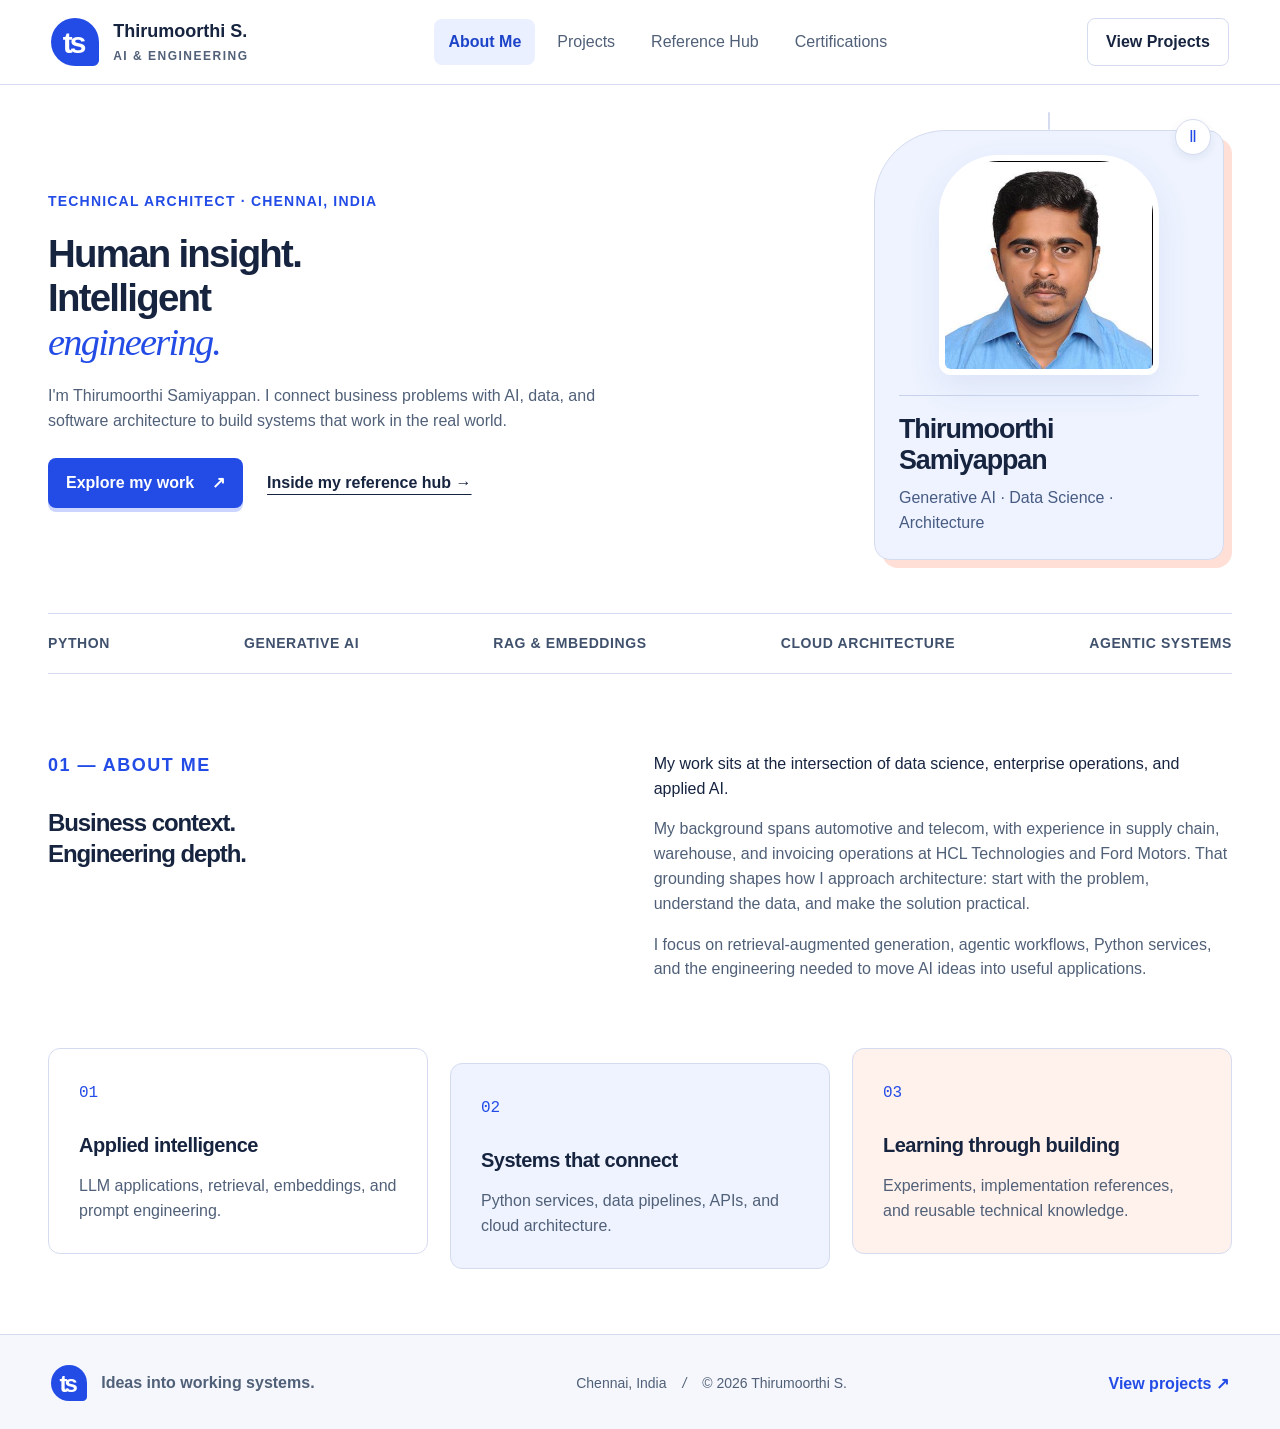
==== commit 73e69203: "Compact certification cards and unify typography across portfolio pages" ====
--- a/index.html
+++ b/index.html
@@ -1 +1 @@
-<!doctype html><html lang="en"><head><meta charset="utf-8"><meta name="viewport" content="width=device-width,initial-scale=1"><title>About Me — Thirumoorthi Samiyappan</title><meta name="description" content="Thirumoorthi Samiyappan — AI, data science and technical architecture. Explore projects, learning resources and qualifications."><link rel="icon" href="/favicon.svg"><link rel="stylesheet" href="/style.css?v=20260924-swing"></head><body><a class="skip" href="#main">Skip to content</a><header><a class="brand" href="/index.html"><b class="mark">ts</b><span>Thirumoorthi S.<small>AI & ENGINEERING</small></span></a><nav aria-label="Main navigation"><a href="/index.html" aria-current="page">About Me</a><a href="/projects.html" >Projects</a><a href="/references.html" >Reference Hub</a><a href="/certifications.html" >Certifications</a></nav><a class="github" href="/projects.html">View Projects</a></header><main id="main"><section class="hero"><div class="hero-copy"><p class="eyebrow">TECHNICAL ARCHITECT · CHENNAI, INDIA</p><h1>Human insight.<br>Intelligent<br><em>engineering.</em></h1><p class="intro">I'm Thirumoorthi Samiyappan. I connect business problems with AI, data, and software architecture to build systems that work in the real world.</p><div class="cta"><a class="button" href="/projects.html">Explore my work <span>↗</span></a><a class="textlink" href="/references.html">Inside my reference hub →</a></div></div><aside class="identity-panel"><div class="portrait-frame"><img src="/portrait.jpg" alt="Thirumoorthi Samiyappan" width="398" height="398"></div><div class="panel-bottom"><h2>Thirumoorthi<br>Samiyappan</h2><p>Generative AI · Data Science · Architecture</p></div></aside></section><div class="discipline"><span>PYTHON</span><span>GENERATIVE AI</span><span>RAG & EMBEDDINGS</span><span>CLOUD ARCHITECTURE</span><span>AGENTIC SYSTEMS</span></div><section class="about"><div><p class="eyebrow">01 — ABOUT ME</p><h2>Business context.<br>Engineering depth.</h2></div><div><p class="large">My work sits at the intersection of data science, enterprise operations, and applied AI.</p><p>My background spans automotive and telecom, with experience in supply chain, warehouse, and invoicing operations at HCL Technologies and Ford Motors. That grounding shapes how I approach architecture: start with the problem, understand the data, and make the solution practical.</p><p>I focus on retrieval-augmented generation, agentic workflows, Python services, and the engineering needed to move AI ideas into useful applications.</p></div></section><section class="focus-grid"><article><span class="num">01</span><h3>Applied intelligence</h3><p>LLM applications, retrieval, embeddings, and prompt engineering.</p></article><article><span class="num">02</span><h3>Systems that connect</h3><p>Python services, data pipelines, APIs, and cloud architecture.</p></article><article><span class="num">03</span><h3>Learning through building</h3><p>Experiments, implementation references, and reusable technical knowledge.</p></article></section></main><footer><a class="brand" href="/index.html"><b class="mark">ts</b><span>Ideas into working systems.</span></a><span>Chennai, India <i> / </i> © 2026 Thirumoorthi S.</span><a href="/projects.html">View projects ↗</a></footer><script src="/app.js?v=20260924-swing"></script></body></html>
+<!doctype html><html lang="en"><head><meta charset="utf-8"><meta name="viewport" content="width=device-width,initial-scale=1"><title>About Me — Thirumoorthi Samiyappan</title><meta name="description" content="Thirumoorthi Samiyappan — AI, data science and technical architecture. Explore projects, learning resources and qualifications."><link rel="icon" href="/favicon.svg"><link rel="stylesheet" href="/style.css?v=20260924-type"></head><body><a class="skip" href="#main">Skip to content</a><header><a class="brand" href="/index.html"><b class="mark">ts</b><span>Thirumoorthi S.<small>AI & ENGINEERING</small></span></a><nav aria-label="Main navigation"><a href="/index.html" aria-current="page">About Me</a><a href="/projects.html" >Projects</a><a href="/references.html" >Reference Hub</a><a href="/certifications.html" >Certifications</a></nav><a class="github" href="/projects.html">View Projects</a></header><main id="main"><section class="hero"><div class="hero-copy"><p class="eyebrow">TECHNICAL ARCHITECT · CHENNAI, INDIA</p><h1>Human insight.<br> Intelligent<br> <em>engineering.</em></h1><p class="intro">I'm Thirumoorthi Samiyappan. I connect business problems with AI, data, and software architecture to build systems that work in the real world.</p><div class="cta"><a class="button" href="/projects.html">Explore my work <span>↗</span></a><a class="textlink" href="/references.html">Inside my reference hub →</a></div></div><aside class="identity-panel"><div class="portrait-frame"><img src="/portrait.jpg" alt="Thirumoorthi Samiyappan" width="398" height="398"></div><div class="panel-bottom"><h2>Thirumoorthi<br>Samiyappan</h2><p>Generative AI · Data Science · Architecture</p></div></aside></section><div class="discipline"><span>PYTHON</span><span>GENERATIVE AI</span><span>RAG & EMBEDDINGS</span><span>CLOUD ARCHITECTURE</span><span>AGENTIC SYSTEMS</span></div><section class="about"><div><p class="eyebrow">01 — ABOUT ME</p><h2>Business context.<br>Engineering depth.</h2></div><div><p class="large">My work sits at the intersection of data science, enterprise operations, and applied AI.</p><p>My background spans automotive and telecom, with experience in supply chain, warehouse, and invoicing operations at HCL Technologies and Ford Motors. That grounding shapes how I approach architecture: start with the problem, understand the data, and make the solution practical.</p><p>I focus on retrieval-augmented generation, agentic workflows, Python services, and the engineering needed to move AI ideas into useful applications.</p></div></section><section class="focus-grid"><article><span class="num">01</span><h3>Applied intelligence</h3><p>LLM applications, retrieval, embeddings, and prompt engineering.</p></article><article><span class="num">02</span><h3>Systems that connect</h3><p>Python services, data pipelines, APIs, and cloud architecture.</p></article><article><span class="num">03</span><h3>Learning through building</h3><p>Experiments, implementation references, and reusable technical knowledge.</p></article></section></main><footer><a class="brand" href="/index.html"><b class="mark">ts</b><span>Ideas into working systems.</span></a><span>Chennai, India <i> / </i> © 2026 Thirumoorthi S.</span><a href="/projects.html">View projects ↗</a></footer><script src="/app.js?v=20260924-swing"></script></body></html>
--- a/style.css
+++ b/style.css
@@ -72,3 +72,143 @@
 }
 @media(max-width:700px){.hero .identity-panel{--card-swing-angle:1deg}}
 @media(prefers-reduced-motion:reduce){.hero .identity-panel{animation:none;transform:none}}
+
+/* Interior pages put their working content in the first viewport. */
+body:has(.page-head) header{padding-block:18px}
+.page-head{padding:24px 0 20px;margin-bottom:20px}
+.page-head .eyebrow{margin-bottom:10px;line-height:1.5}
+.page-head h1{font-size:clamp(2rem,3.2vw,2.75rem);line-height:1.15}
+.page-head h1 br{display:none}
+.page-head h1 br::after{content:" "}
+.page-head>p:last-child{font-size:1rem;line-height:1.6;max-width:900px;margin:12px 0 0}
+.reference-list{grid-template-columns:repeat(3,minmax(0,1fr));gap:18px;margin:20px 0 36px}
+.reference{grid-template-columns:24px minmax(0,1fr) 18px;gap:10px;padding:20px 16px}
+.reference h2{font-size:1.25rem;line-height:1.25;letter-spacing:-.025em}
+.reference p{font-size:1rem;line-height:1.5;margin:10px 0 0}
+.reference .arrow{font-size:1.125rem}
+.resource-type{font-size:.75rem}
+.toolbar{padding:0 0 20px}
+.searchrow{margin-top:12px}
+.project-grid{gap:20px;margin-bottom:36px}
+.project-art{height:120px;padding:16px 20px}
+.project-art b{font-size:7rem;top:-24px}
+.project-art .art-caption{font-size:.875rem}
+.project-body{padding:20px}
+.project-body .eyebrow{margin-bottom:8px}
+.project-body h2{font-size:1.5rem}
+.project-body p:not(.eyebrow){font-size:1rem;line-height:1.5;min-height:0;margin:12px 0}
+.project-body>a{padding-top:12px}
+.exam-grid{gap:20px;margin:20px 0 18px}
+.exam-card{padding:20px}
+.exam-top{margin-bottom:12px;gap:12px}
+.exam-card h2{font-size:1.5rem;line-height:1.25;letter-spacing:-.025em}
+.exam-card h2 span{display:inline;margin-top:0}
+.exam-card>p{font-size:1rem;line-height:1.5;margin:10px 0}
+.exam-card .guide-summary{font-size:1rem!important;padding:8px 12px;margin:6px 0!important}
+.exam-facts{gap:12px 24px;padding:12px 0;margin:8px 0 16px}
+.exam-facts strong{display:inline;font-size:1.125rem;margin-right:4px}
+.exam-actions{gap:10px}
+.exam-actions .button{padding:10px 14px;min-height:44px}
+.exam-card .exam-hint{margin:12px 0 0;font-size:.875rem;line-height:1.5}
+.education-heading{padding-top:32px}
+.credentials{gap:20px;margin:24px 0}
+.credential{padding:24px}
+.credential-symbol{width:64px;height:64px;margin-bottom:20px;border-radius:18px}
+.credential h2{font-size:1.5rem}
+.credential-label{padding-top:14px;margin-top:16px}
+.back-link{margin-bottom:12px;min-height:32px}
+.prep-layout{gap:28px;margin:24px 0 40px;grid-template-columns:250px minmax(0,1fr)}
+.study-sidebar nav a{padding:10px 0;font-size:.9375rem}
+.study-overview,.study-finish{padding:22px}
+.study-content h2{font-size:1.5rem}
+.study-content p,.study-method li{font-size:1rem;line-height:1.65}
+.study-method{padding:24px 0 16px}
+.practice-shell{margin:24px auto 40px}
+.practice-banner{padding:12px 18px;margin-bottom:16px;font-size:1rem}
+.practice-question{padding:22px;margin:16px 0}
+.practice-question .eyebrow{margin-bottom:12px}
+.practice-question h2{font-size:1.35rem;margin-bottom:16px}
+.practice-options label{font-size:1rem;line-height:1.5;padding:10px 12px}
+@media(max-width:1000px){
+ .reference-list{grid-template-columns:repeat(2,minmax(0,1fr))}
+ .prep-layout{grid-template-columns:210px minmax(0,1fr);gap:24px}
+}
+@media(max-width:700px){
+ body:has(.page-head) header{padding:16px 24px;gap:14px}
+ body:has(.page-head) header .github{display:none}
+ body:has(.page-head) header nav{display:grid;grid-template-columns:1fr 1fr;gap:4px}
+ body:has(.page-head) header nav a{font-size:.875rem;min-height:44px;padding:10px 8px}
+ .page-head{padding:24px 0 18px;margin-bottom:18px}
+ .page-head h1{font-size:clamp(1.875rem,7.5vw,2.5rem);overflow-wrap:anywhere}
+ .page-head .eyebrow{font-size:.8125rem;letter-spacing:1px}
+ .reference-list,.project-grid,.exam-grid,.credentials,.prep-layout{grid-template-columns:minmax(0,1fr)}
+ .reference-list{gap:14px}
+ .reference{padding:18px 16px}
+ .exam-card,.project-body,.credential,.practice-question{padding:18px}
+ .exam-actions{flex-direction:column}
+ .exam-actions .button{justify-content:space-between}
+ .prep-layout{gap:22px}
+ .study-sidebar{position:static}
+ .study-sidebar nav{display:flex}
+ .practice-banner{display:block}
+ .practice-banner span{display:block;margin-top:4px}
+}
+
+@media(min-width:701px) and (max-height:760px){
+ .page-head{padding:16px 0 12px;margin-bottom:16px}
+ .exam-grid{margin-top:16px}
+ .exam-card{padding:16px}
+ .exam-top{margin-bottom:8px}
+ .exam-code{padding:2px 10px}
+ .exam-card>p{margin:8px 0}
+ .exam-facts{padding:8px 0;margin:4px 0 12px}
+ .exam-card .exam-hint{margin-top:8px}
+ .reference-list{margin-top:16px}
+}
+
+@media(min-width:1001px){
+ .project-grid:not(.list) .project{display:grid;grid-template-columns:130px minmax(0,1fr)}
+ .project-grid:not(.list) .project-art{height:100%;min-height:190px;padding:16px 12px}
+ .project-grid:not(.list) .project-art>span{font-size:.75rem;letter-spacing:.4px}
+ .project-grid:not(.list) .project-art b{font-size:5rem;top:42px;right:12px}
+ .project-grid:not(.list) .project-art .art-caption{max-width:100%;font-size:.875rem;letter-spacing:0}
+}
+
+/* Shared type scale: the same content roles use the same sizes on every page. */
+:root{--type-body:1rem;--type-label:.875rem;--type-card:1.25rem;--type-section:1.5rem;--type-title:clamp(1.875rem,3vw,2.5rem)}
+body{font-size:var(--type-body);line-height:1.6}
+.hero h1,.page-head h1{font-size:var(--type-title);line-height:1.15}
+.about h2,.education-heading h2,.study-content h2,.study-finish h2{font-size:var(--type-section);line-height:1.3}
+.project-body h2,.reference h2,.exam-card h2,.credential h2,.practice-question h2,.focus-grid h3{font-size:var(--type-card);line-height:1.3;letter-spacing:-.025em}
+main p:not(.eyebrow):not(.exam-hint):not(.source-note),.study-method li,.practice-options label,.exam-facts li{font-size:var(--type-body);line-height:1.55}
+.eyebrow,.hero .eyebrow,.page-head .eyebrow,.project-body .eyebrow,.path-label,.exam-code,.resource-type,.exam-card .exam-hint,.source-note,.task-item small,.task-item summary b,.credential-label,.study-sidebar>p:last-child{font-size:var(--type-label);line-height:1.5}
+.task-item summary span,.study-sidebar nav a,.button,.textlink,.filters button,#layout,select,input{font-size:var(--type-body)}
+header nav a,body:has(.hero) header nav a,body:has(.page-head) header nav a{font-size:var(--type-body)}
+.exam-grid{gap:16px;align-items:start;margin:16px 0}
+.exam-card{padding:16px;border-radius:12px;background:#f6f8ff}
+.exam-card:nth-child(2){background:#fff8f4}
+.exam-top{margin-bottom:10px}
+.exam-code{padding:2px 8px}
+.exam-card>p{margin:8px 0}
+.exam-card .guide-summary{font-size:var(--type-label)!important;padding:0;margin:6px 0!important;background:transparent;border:0}
+.exam-card .guide-summary summary{cursor:pointer;color:var(--blue);font-weight:600;min-height:32px;padding:5px 0}
+.exam-card .guide-summary p{margin:4px 0 10px;padding:8px 10px;border-left:2px solid var(--line)}
+.exam-card .exam-facts{gap:8px 16px;padding:8px 0;margin:6px 0 12px}
+.exam-facts strong{font-size:var(--type-body)}
+.exam-actions{margin-top:0;gap:8px}
+.exam-actions .button{padding:8px 12px;min-height:44px;line-height:1.5}
+.exam-card .exam-hint{margin:10px 0 0}
+.credentials{gap:16px;margin:16px 0}
+.credential{padding:16px;display:grid;grid-template-columns:44px minmax(0,1fr);gap:14px;border-top-width:3px}
+.credential-symbol,.credential-symbol.second{width:44px;height:44px;margin:0;border-radius:12px;font-size:1rem}
+.credential .eyebrow{margin-bottom:8px}
+.credential p{margin:8px 0}
+.credential-label{padding-top:10px;margin-top:10px}
+.education-heading{padding-top:24px}
+.education-heading .eyebrow{margin-bottom:10px}
+@media(max-width:700px){
+ .hero .panel-bottom h2{font-size:1.125rem}
+ .hero .panel-bottom p{font-size:var(--type-label)}
+ .exam-actions{flex-direction:column}
+ .credential{gap:12px}
+}
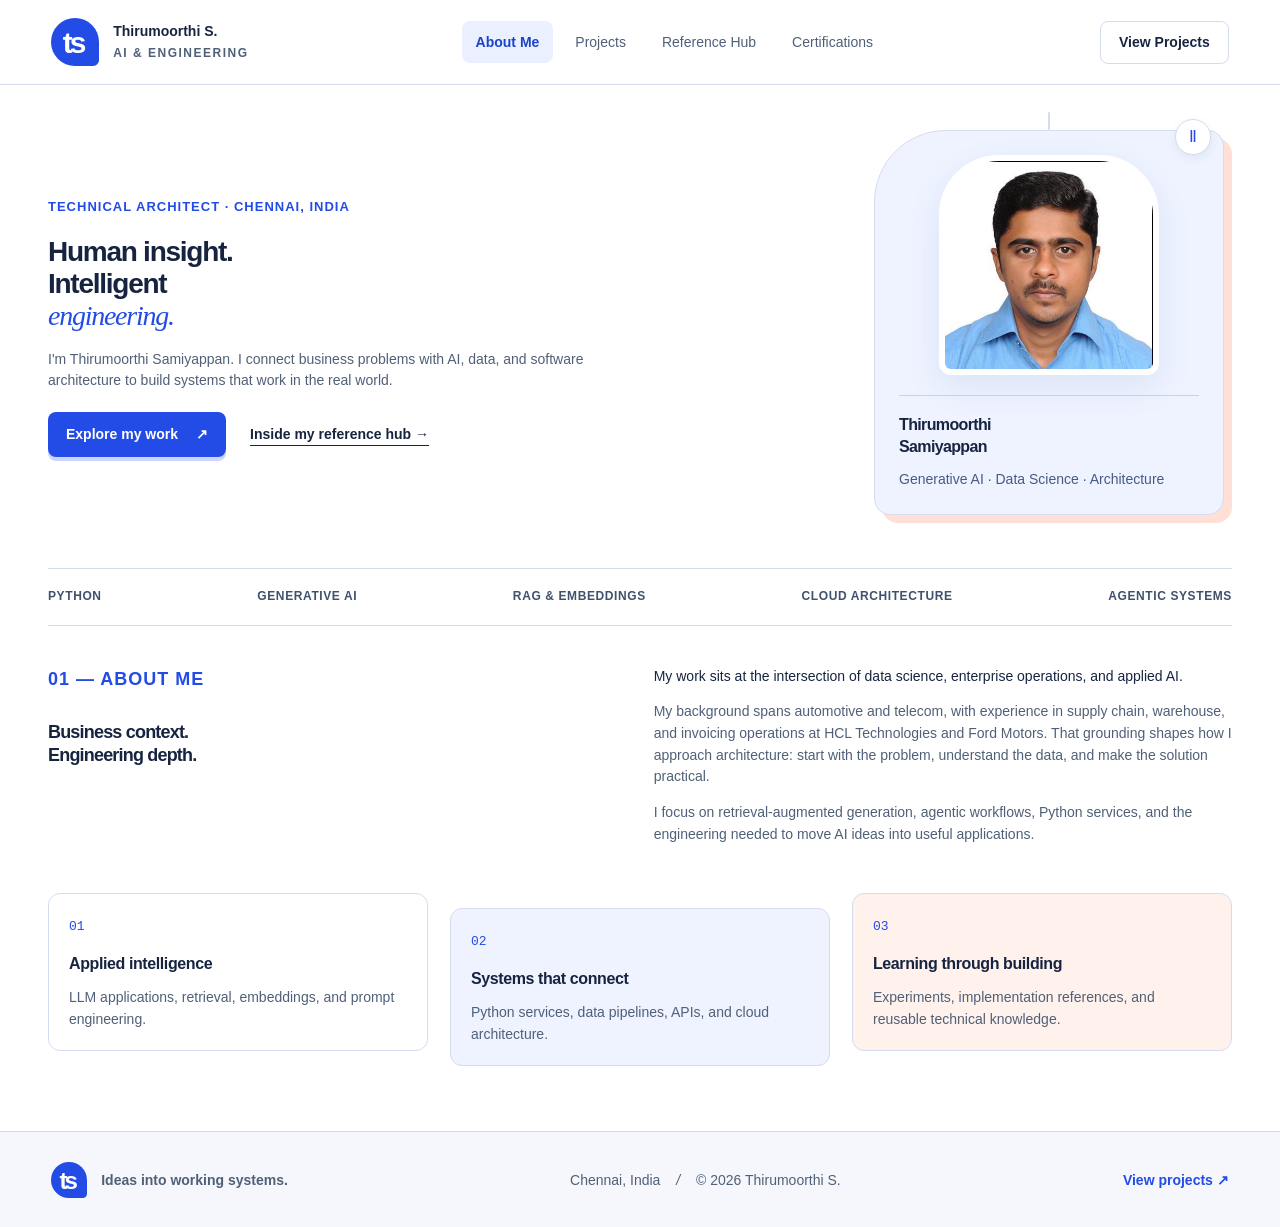
==== commit 6299cd58: "Apply compact certification typography consistently to all eight portfolio pages" ====
--- a/index.html
+++ b/index.html
@@ -1 +1 @@
-<!doctype html><html lang="en"><head><meta charset="utf-8"><meta name="viewport" content="width=device-width,initial-scale=1"><title>About Me — Thirumoorthi Samiyappan</title><meta name="description" content="Thirumoorthi Samiyappan — AI, data science and technical architecture. Explore projects, learning resources and qualifications."><link rel="icon" href="/favicon.svg"><link rel="stylesheet" href="/style.css?v=20260924-type"></head><body><a class="skip" href="#main">Skip to content</a><header><a class="brand" href="/index.html"><b class="mark">ts</b><span>Thirumoorthi S.<small>AI & ENGINEERING</small></span></a><nav aria-label="Main navigation"><a href="/index.html" aria-current="page">About Me</a><a href="/projects.html" >Projects</a><a href="/references.html" >Reference Hub</a><a href="/certifications.html" >Certifications</a></nav><a class="github" href="/projects.html">View Projects</a></header><main id="main"><section class="hero"><div class="hero-copy"><p class="eyebrow">TECHNICAL ARCHITECT · CHENNAI, INDIA</p><h1>Human insight.<br> Intelligent<br> <em>engineering.</em></h1><p class="intro">I'm Thirumoorthi Samiyappan. I connect business problems with AI, data, and software architecture to build systems that work in the real world.</p><div class="cta"><a class="button" href="/projects.html">Explore my work <span>↗</span></a><a class="textlink" href="/references.html">Inside my reference hub →</a></div></div><aside class="identity-panel"><div class="portrait-frame"><img src="/portrait.jpg" alt="Thirumoorthi Samiyappan" width="398" height="398"></div><div class="panel-bottom"><h2>Thirumoorthi<br>Samiyappan</h2><p>Generative AI · Data Science · Architecture</p></div></aside></section><div class="discipline"><span>PYTHON</span><span>GENERATIVE AI</span><span>RAG & EMBEDDINGS</span><span>CLOUD ARCHITECTURE</span><span>AGENTIC SYSTEMS</span></div><section class="about"><div><p class="eyebrow">01 — ABOUT ME</p><h2>Business context.<br>Engineering depth.</h2></div><div><p class="large">My work sits at the intersection of data science, enterprise operations, and applied AI.</p><p>My background spans automotive and telecom, with experience in supply chain, warehouse, and invoicing operations at HCL Technologies and Ford Motors. That grounding shapes how I approach architecture: start with the problem, understand the data, and make the solution practical.</p><p>I focus on retrieval-augmented generation, agentic workflows, Python services, and the engineering needed to move AI ideas into useful applications.</p></div></section><section class="focus-grid"><article><span class="num">01</span><h3>Applied intelligence</h3><p>LLM applications, retrieval, embeddings, and prompt engineering.</p></article><article><span class="num">02</span><h3>Systems that connect</h3><p>Python services, data pipelines, APIs, and cloud architecture.</p></article><article><span class="num">03</span><h3>Learning through building</h3><p>Experiments, implementation references, and reusable technical knowledge.</p></article></section></main><footer><a class="brand" href="/index.html"><b class="mark">ts</b><span>Ideas into working systems.</span></a><span>Chennai, India <i> / </i> © 2026 Thirumoorthi S.</span><a href="/projects.html">View projects ↗</a></footer><script src="/app.js?v=20260924-swing"></script></body></html>
+<!doctype html><html lang="en"><head><meta charset="utf-8"><meta name="viewport" content="width=device-width,initial-scale=1"><title>About Me — Thirumoorthi Samiyappan</title><meta name="description" content="Thirumoorthi Samiyappan — AI, data science and technical architecture. Explore projects, learning resources and qualifications."><link rel="icon" href="/favicon.svg"><link rel="stylesheet" href="/style.css?v=20260924-site-type"></head><body><a class="skip" href="#main">Skip to content</a><header><a class="brand" href="/index.html"><b class="mark">ts</b><span>Thirumoorthi S.<small>AI & ENGINEERING</small></span></a><nav aria-label="Main navigation"><a href="/index.html" aria-current="page">About Me</a><a href="/projects.html" >Projects</a><a href="/references.html" >Reference Hub</a><a href="/certifications.html" >Certifications</a></nav><a class="github" href="/projects.html">View Projects</a></header><main id="main"><section class="hero"><div class="hero-copy"><p class="eyebrow">TECHNICAL ARCHITECT · CHENNAI, INDIA</p><h1>Human insight.<br> Intelligent<br> <em>engineering.</em></h1><p class="intro">I'm Thirumoorthi Samiyappan. I connect business problems with AI, data, and software architecture to build systems that work in the real world.</p><div class="cta"><a class="button" href="/projects.html">Explore my work <span>↗</span></a><a class="textlink" href="/references.html">Inside my reference hub →</a></div></div><aside class="identity-panel"><div class="portrait-frame"><img src="/portrait.jpg" alt="Thirumoorthi Samiyappan" width="398" height="398"></div><div class="panel-bottom"><h2>Thirumoorthi<br>Samiyappan</h2><p>Generative AI · Data Science · Architecture</p></div></aside></section><div class="discipline"><span>PYTHON</span><span>GENERATIVE AI</span><span>RAG & EMBEDDINGS</span><span>CLOUD ARCHITECTURE</span><span>AGENTIC SYSTEMS</span></div><section class="about"><div><p class="eyebrow">01 — ABOUT ME</p><h2>Business context.<br>Engineering depth.</h2></div><div><p class="large">My work sits at the intersection of data science, enterprise operations, and applied AI.</p><p>My background spans automotive and telecom, with experience in supply chain, warehouse, and invoicing operations at HCL Technologies and Ford Motors. That grounding shapes how I approach architecture: start with the problem, understand the data, and make the solution practical.</p><p>I focus on retrieval-augmented generation, agentic workflows, Python services, and the engineering needed to move AI ideas into useful applications.</p></div></section><section class="focus-grid"><article><span class="num">01</span><h3>Applied intelligence</h3><p>LLM applications, retrieval, embeddings, and prompt engineering.</p></article><article><span class="num">02</span><h3>Systems that connect</h3><p>Python services, data pipelines, APIs, and cloud architecture.</p></article><article><span class="num">03</span><h3>Learning through building</h3><p>Experiments, implementation references, and reusable technical knowledge.</p></article></section></main><footer><a class="brand" href="/index.html"><b class="mark">ts</b><span>Ideas into working systems.</span></a><span>Chennai, India <i> / </i> © 2026 Thirumoorthi S.</span><a href="/projects.html">View projects ↗</a></footer><script src="/app.js?v=20260924-swing"></script></body></html>
--- a/style.css
+++ b/style.css
@@ -184,7 +184,7 @@
 .eyebrow,.hero .eyebrow,.page-head .eyebrow,.project-body .eyebrow,.path-label,.exam-code,.resource-type,.exam-card .exam-hint,.source-note,.task-item small,.task-item summary b,.credential-label,.study-sidebar>p:last-child{font-size:var(--type-label);line-height:1.5}
 .task-item summary span,.study-sidebar nav a,.button,.textlink,.filters button,#layout,select,input{font-size:var(--type-body)}
 header nav a,body:has(.hero) header nav a,body:has(.page-head) header nav a{font-size:var(--type-body)}
-.exam-grid{gap:16px;align-items:start;margin:16px 0}
+.exam-grid{gap:16px;align-items:stretch;grid-auto-rows:1fr;margin:16px 0}
 .exam-card{padding:16px;border-radius:12px;background:#f6f8ff}
 .exam-card:nth-child(2){background:#fff8f4}
 .exam-top{margin-bottom:10px}
@@ -193,7 +193,7 @@
 .exam-card .guide-summary{font-size:var(--type-label)!important;padding:0;margin:6px 0!important;background:transparent;border:0}
 .exam-card .guide-summary summary{cursor:pointer;color:var(--blue);font-weight:600;min-height:32px;padding:5px 0}
 .exam-card .guide-summary p{margin:4px 0 10px;padding:8px 10px;border-left:2px solid var(--line)}
-.exam-card .exam-facts{gap:8px 16px;padding:8px 0;margin:6px 0 12px}
+.exam-card .exam-facts{gap:8px 16px;padding:8px 0;margin:auto 0 12px}
 .exam-facts strong{font-size:var(--type-body)}
 .exam-actions{margin-top:0;gap:8px}
 .exam-actions .button{padding:8px 12px;min-height:44px;line-height:1.5}
@@ -212,3 +212,48 @@
  .exam-actions{flex-direction:column}
  .credential{gap:12px}
 }
+
+/* Certification overview: short copy and compact, equal cards. */
+.certifications-page .page-head{padding:24px 0 18px}
+.certifications-page .page-head h1{font-size:1.75rem}
+.certifications-page .page-head>p{font-size:.875rem;margin-top:8px}
+.certifications-page .exam-grid{gap:16px;margin:16px 0 10px}
+.certifications-page .exam-card{padding:14px}
+.certifications-page .exam-top{margin-bottom:8px}
+.certifications-page .path-label,.certifications-page .exam-code{font-size:.75rem;line-height:1.4}
+.certifications-page .exam-card h2,.certifications-page .credential h2{font-size:1rem;line-height:1.4;letter-spacing:-.01em}
+main.certifications-page .exam-grid .exam-card>p,main.certifications-page .credentials .credential p{font-size:.875rem;line-height:1.5;margin:6px 0 12px}
+.certifications-page .exam-facts{padding:8px 0;margin:auto 0 10px;gap:8px 16px}
+.certifications-page .exam-facts li,.certifications-page .exam-facts strong{font-size:.8125rem;line-height:1.5}
+.certifications-page .exam-actions{flex-direction:row;flex-wrap:wrap;gap:8px}
+.certifications-page .exam-actions .button{font-size:.875rem;padding:8px 14px;min-height:40px}
+.certifications-page .source-note{font-size:.8125rem;margin:8px 0 0}
+.certifications-page .education-heading{padding-top:24px}
+.certifications-page .education-heading h2{font-size:1.125rem}
+.certifications-page .credentials{margin:12px 0 32px}
+.certifications-page .credential{padding:14px;align-items:center}
+main.certifications-page .credential p{margin:4px 0 0}
+
+/* Site-wide compact scale, matching the certification overview. */
+:root{--type-body:.875rem;--type-label:.8125rem;--type-card:1rem;--type-section:1.125rem;--type-title:1.75rem}
+.hero .panel-bottom h2{font-size:var(--type-card);line-height:1.4}
+.hero .panel-bottom p{font-size:var(--type-body);line-height:1.5}
+.about .large{font-size:var(--type-body)}
+.project-body>a,.github,.back-link,.practice-banner,.study-sidebar nav a,.study-sidebar .button,.searchrow input,.searchrow select,.filters button,#layout{font-size:var(--type-body);line-height:1.5}
+.practice-banner strong,.practice-banner span{font-size:var(--type-body)}
+.study-content h3,.try-it h3,.task-list h3{font-size:var(--type-card);line-height:1.4}
+.study-content .exam-facts li,.study-content .exam-facts strong,.topic-weight,.num{font-size:var(--type-label)}
+.study-sidebar>p:last-child,.task-item small,.task-item summary b,.practice-explanation{font-size:var(--type-body);line-height:1.55}
+.project-art .art-caption,.project-grid:not(.list) .project-art .art-caption{font-size:var(--type-label)}
+.project-art>span,.project-grid:not(.list) .project-art>span,.resource-type,.brand small,.discipline{font-size:.75rem}
+header .brand,footer .brand{font-size:var(--type-body)}
+header .github,footer>a:last-child{font-size:var(--type-body)}
+.hero .button,.button,.exam-actions .button{font-size:var(--type-body);line-height:1.5;min-height:40px}
+.hero .textlink,.textlink{font-size:var(--type-body)}
+.hero .eyebrow,.page-head .eyebrow,.project-body .eyebrow,.eyebrow{font-size:var(--type-label);letter-spacing:1px}
+.study-content .source-note,.certifications-page .source-note{font-size:var(--type-label)}
+.page-head>p:last-child{margin-top:8px}
+.hero .intro{margin:16px 0 20px}
+.about{padding:40px 0 24px}
+.focus-grid article{padding:20px}
+.focus-grid h3{margin:16px 0 12px}
